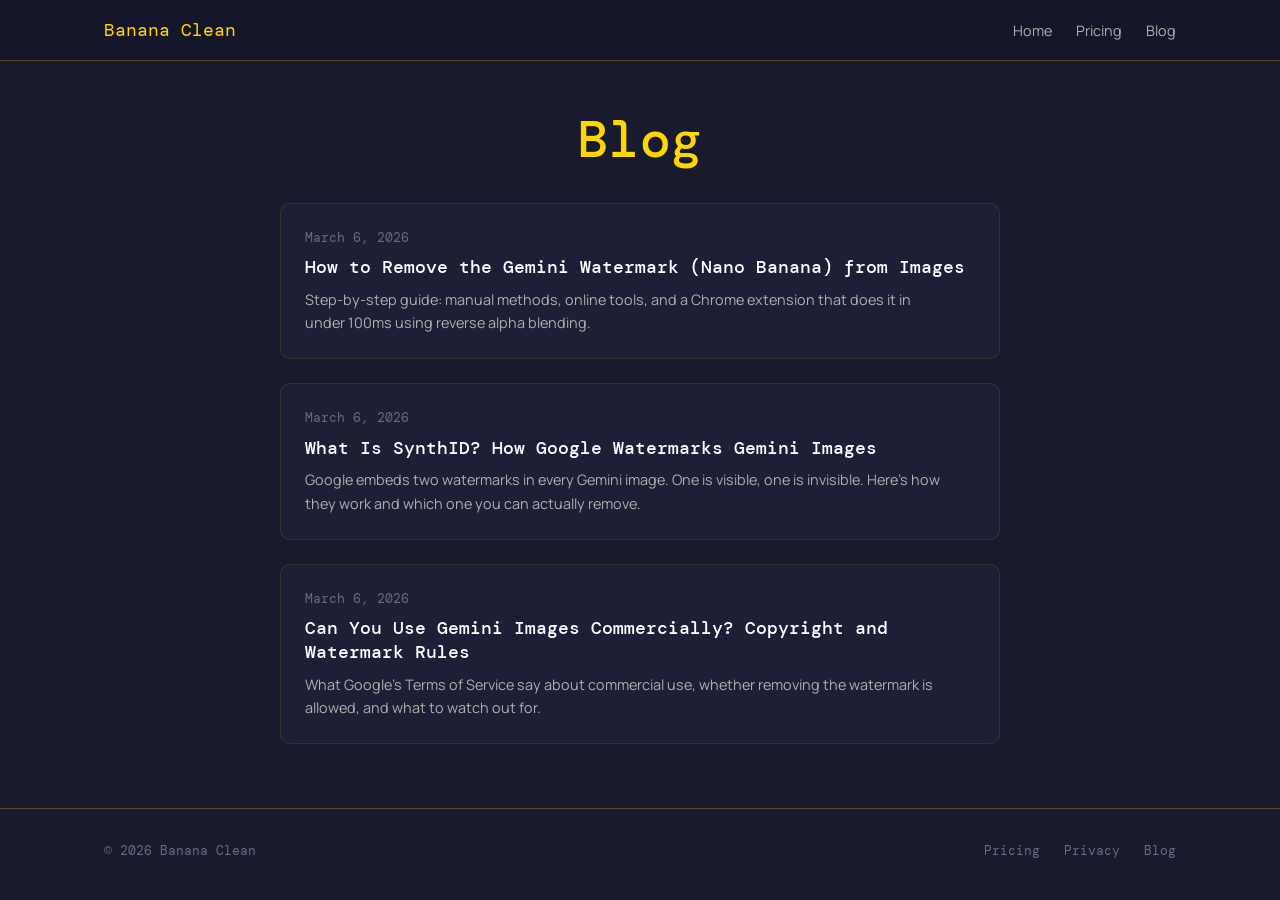
==== blog/index.html @ 0b216cd2 "feat: SEO-блог — 3 статьи для органического трафика - blog/how-to-remove-gemini-watermark — гайд по " ====
<!DOCTYPE html>
<html lang="en">
<head>
  <meta charset="UTF-8">
  <meta name="viewport" content="width=device-width, initial-scale=1.0">
  <title>Blog — Gemini Watermark Removal Guides | Banana Clean</title>
  <meta name="description" content="Guides on removing the Gemini watermark, understanding SynthID, and using AI-generated images commercially. By Banana Clean.">
  <link rel="canonical" href="https://banana-clean.app/blog">
  <meta name="robots" content="index,follow">

  <meta property="og:title" content="Blog — Gemini Watermark Removal Guides | Banana Clean">
  <meta property="og:description" content="Guides on removing the Gemini watermark, understanding SynthID, and using AI-generated images commercially.">
  <meta property="og:type" content="website">
  <meta property="og:url" content="https://banana-clean.app/blog">
  <meta property="og:image" content="https://banana-clean.app/og-image.png">

  <link rel="preconnect" href="https://fonts.googleapis.com">
  <link rel="preconnect" href="https://fonts.gstatic.com" crossorigin>
  <link href="https://fonts.googleapis.com/css2?family=DM+Mono:wght@400;500&family=Manrope:wght@400;500;700&display=swap" rel="stylesheet">

  <link rel="stylesheet" href="../style.css">
  <link rel="stylesheet" href="../blog.css">
</head>
<body>
  <nav class="blog-nav">
    <div class="container blog-nav__inner">
      <a href="/" class="blog-nav__logo">Banana Clean</a>
      <div class="blog-nav__links">
        <a href="/">Home</a>
        <a href="/pricing">Pricing</a>
        <a href="/blog">Blog</a>
      </div>
    </div>
  </nav>

  <section class="blog-index">
    <div class="container">
      <h1><span class="accent">Blog</span></h1>
      <div class="blog-index__grid">
        <a href="/blog/how-to-remove-gemini-watermark" class="blog-card">
          <span class="blog-card__date">March 6, 2026</span>
          <h2 class="blog-card__title">How to Remove the Gemini Watermark (Nano Banana) from Images</h2>
          <p class="blog-card__desc">Step-by-step guide: manual methods, online tools, and a Chrome extension that does it in under 100ms using reverse alpha blending.</p>
        </a>
        <a href="/blog/what-is-synthid-watermark" class="blog-card">
          <span class="blog-card__date">March 6, 2026</span>
          <h2 class="blog-card__title">What Is SynthID? How Google Watermarks Gemini Images</h2>
          <p class="blog-card__desc">Google embeds two watermarks in every Gemini image. One is visible, one is invisible. Here's how they work and which one you can actually remove.</p>
        </a>
        <a href="/blog/gemini-images-copyright-commercial-use" class="blog-card">
          <span class="blog-card__date">March 6, 2026</span>
          <h2 class="blog-card__title">Can You Use Gemini Images Commercially? Copyright and Watermark Rules</h2>
          <p class="blog-card__desc">What Google's Terms of Service say about commercial use, whether removing the watermark is allowed, and what to watch out for.</p>
        </a>
      </div>
    </div>
  </section>

  <footer class="footer">
    <div class="container footer__inner">
      <span class="footer__copy">&copy; 2026 Banana Clean</span>
      <nav class="footer__links">
        <a href="/pricing">Pricing</a>
        <a href="/privacy">Privacy</a>
        <a href="/blog">Blog</a>
      </nav>
    </div>
  </footer>

  <script defer src="/_vercel/insights/script.js"></script>
  <script defer src="/_vercel/speed-insights/script.js"></script>
</body>
</html>
---- style.css ----
/* === Banana Clean Landing — Terminal Banana === */

/* --- Переменные --- */
:root {
  --bg-primary: #1a1a2e;
  --bg-secondary: #16162a;
  --bg-elevated: #1e1e36;
  --accent: #FFD700;
  --accent-dim: rgba(255, 215, 0, 0.4);
  --accent-glow: rgba(255, 215, 0, 0.08);
  --text-primary: #FFFFFF;
  --text-secondary: #B0B0B0;
  --text-muted: #6a6a80;
  --border-accent: rgba(255, 215, 0, 0.25);
  --font-heading: 'DM Mono', monospace;
  --font-body: 'Manrope', sans-serif;
}

/* --- Сброс --- */
*, *::before, *::after {
  box-sizing: border-box;
  margin: 0;
  padding: 0;
}

html {
  scroll-behavior: smooth;
}

body {
  font-family: var(--font-body);
  background: var(--bg-primary);
  color: var(--text-primary);
  line-height: 1.6;
  -webkit-font-smoothing: antialiased;
  -moz-osx-font-smoothing: grayscale;
}

/* --- Типографика --- */
h1, h2, h3 {
  font-family: var(--font-heading);
  font-weight: 500;
  line-height: 1.2;
}

h1 { font-size: clamp(2rem, 5vw, 3.2rem); }
h2 { font-size: clamp(1.5rem, 3.5vw, 2.2rem); }
h3 { font-size: clamp(1.05rem, 2vw, 1.3rem); }

p {
  color: var(--text-secondary);
  font-size: 1.05rem;
  max-width: 640px;
}

/* --- Контейнер --- */
.container {
  max-width: 1120px;
  margin: 0 auto;
  padding: 0 24px;
}

/* --- Секции --- */
section { position: relative; }

.section-alt {
  background: var(--bg-secondary);
}

/* --- Утилиты --- */
.accent {
  color: var(--accent);
  font-family: var(--font-heading);
  font-weight: 500;
}

/* --- Кнопки --- */
.btn-primary {
  display: inline-block;
  padding: 14px 32px;
  background: transparent;
  color: var(--accent);
  border: 2px solid var(--accent);
  font-family: var(--font-heading);
  font-size: 1rem;
  text-decoration: none;
  cursor: pointer;
  transition: background 0.2s, color 0.2s, box-shadow 0.15s;
  box-shadow: 4px 4px 0 var(--accent);
}

.btn-primary:hover {
  background: var(--accent);
  color: var(--bg-primary);
  box-shadow: 2px 2px 0 var(--accent);
  transform: translate(2px, 2px);
}

.btn-secondary {
  display: inline-block;
  padding: 14px 32px;
  background: transparent;
  color: var(--text-secondary);
  border: 2px solid var(--border-accent);
  font-family: var(--font-heading);
  font-size: 1rem;
  text-decoration: none;
  cursor: pointer;
  transition: border-color 0.2s, color 0.2s;
}

.btn-secondary:hover {
  border-color: var(--accent);
  color: var(--accent);
}


/* ========================================
   HERO
   ======================================== */

.hero {
  padding: 80px 0 64px;
  position: relative;
  overflow: hidden;
}

/* Grain texture overlay */
.hero::before {
  content: '';
  position: absolute;
  inset: 0;
  background-image: url("data:image/svg+xml,%3Csvg viewBox='0 0 256 256' xmlns='http://www.w3.org/2000/svg'%3E%3Cfilter id='n'%3E%3CfeTurbulence type='fractalNoise' baseFrequency='0.85' numOctaves='4' stitchTiles='stitch'/%3E%3C/filter%3E%3Crect width='100%25' height='100%25' filter='url(%23n)' opacity='0.04'/%3E%3C/svg%3E");
  pointer-events: none;
  z-index: 0;
}

/* Тонкая горизонтальная линия-разделитель снизу */
.hero::after {
  content: '';
  position: absolute;
  bottom: 0;
  left: 24px;
  right: 24px;
  height: 1px;
  background: linear-gradient(90deg, transparent, var(--accent-dim), transparent);
}

.hero__grid {
  display: grid;
  grid-template-columns: 1.1fr 0.9fr;
  gap: 56px;
  align-items: center;
  position: relative;
  z-index: 1;
}

.hero__badge {
  display: inline-block;
  font-family: var(--font-heading);
  font-size: 0.75rem;
  color: var(--text-muted);
  letter-spacing: 0.05em;
  margin-bottom: 16px;
  padding: 4px 12px;
  border: 1px solid var(--border-accent);
}

.hero__subtitle {
  margin: 20px 0 32px;
  font-size: 1.15rem;
  line-height: 1.7;
}

.hero__actions {
  margin-bottom: 16px;
}

.hero__hint {
  font-size: 0.8rem;
  color: var(--text-muted);
  font-family: var(--font-heading);
}

/* Мигающий курсор в заголовке */
.cursor {
  color: var(--accent);
  animation: blink 1s step-end infinite;
}

@keyframes blink {
  50% { opacity: 0; }
}


/* ========================================
   BEFORE/AFTER SLIDER
   ======================================== */

.ba-slider {
  position: relative;
  width: 100%;
  aspect-ratio: 1 / 1;
  overflow: hidden;
  border: 2px solid var(--border-accent);
  cursor: ew-resize;
  user-select: none;
  background: #0f1326;
}

.ba-slider__before,
.ba-slider__after {
  position: absolute;
  inset: 0;
}

.ba-slider__before {
  z-index: 1;
  clip-path: inset(0 10% 0 0);
}

.ba-slider__after {
  z-index: 0;
}

.ba-slider__img {
  display: flex;
  align-items: center;
  justify-content: center;
  width: 100%;
  height: 100%;
}

.ba-slider__img img {
  display: block;
  width: 100%;
  height: 100%;
  object-fit: contain;
}

.ba-slider__label {
  position: absolute;
  top: 12px;
  padding: 4px 10px;
  background: rgba(0, 0, 0, 0.7);
  color: var(--text-primary);
  font-family: var(--font-heading);
  font-size: 0.7rem;
  letter-spacing: 0.05em;
  text-transform: uppercase;
  z-index: 3;
}

.ba-slider__before .ba-slider__label { left: 12px; }
.ba-slider__after .ba-slider__label { right: 12px; }

.ba-slider__handle {
  position: absolute;
  top: 0;
  bottom: 0;
  left: 90%;
  width: 3px;
  z-index: 2;
  display: flex;
  flex-direction: column;
  align-items: center;
  justify-content: center;
  transform: translateX(-50%);
}

.ba-slider__line {
  flex: 1;
  width: 2px;
  background: var(--accent);
}

.ba-slider__knob {
  width: 36px;
  height: 36px;
  border: 2px solid var(--accent);
  background: var(--bg-primary);
  color: var(--accent);
  border-radius: 50%;
  display: flex;
  align-items: center;
  justify-content: center;
  font-size: 0.85rem;
  flex-shrink: 0;
}


/* ========================================
   GEO-БЛОК
   ======================================== */

.geo-intro {
  padding: 24px 0;
  border-bottom: 1px solid var(--border-accent);
}

.geo-intro__text {
  font-size: 0.95rem;
  line-height: 1.7;
  color: var(--text-secondary);
  max-width: 800px;
}

.geo-intro__text strong {
  color: var(--text-primary);
}


/* ========================================
   МАТЕРИАЛЫ
   ======================================== */

.materials {
  padding: 64px 0;
}

.materials h2 {
  margin-bottom: 28px;
}

.materials__grid {
  display: grid;
  grid-template-columns: repeat(3, 1fr);
  gap: 20px;
}

.material-card {
  display: block;
  padding: 24px;
  border: 1px solid var(--border-accent);
  background: var(--bg-elevated);
  text-decoration: none;
  transition: border-color 0.2s, transform 0.2s;
}

.material-card:hover {
  border-color: var(--accent);
  transform: translateY(-2px);
}

.material-card__eyebrow {
  display: inline-block;
  margin-bottom: 12px;
  color: var(--accent);
  font-family: var(--font-heading);
  font-size: 0.78rem;
}

.material-card h3 {
  margin-bottom: 12px;
  color: var(--text-primary);
}

.material-card p {
  font-size: 0.95rem;
}


/* ========================================
   ШАГИ
   ======================================== */

.steps {
  padding: 64px 0;
}

.steps h2 {
  margin-bottom: 40px;
}

.steps__grid {
  display: grid;
  grid-template-columns: repeat(4, 1fr);
  gap: 20px;
}

.step-card {
  padding: 24px;
  border-left: 3px solid var(--accent);
  background: var(--bg-primary);
  transition: background 0.2s;
}

.step-card:hover {
  background: var(--bg-elevated);
}

.step-card__num {
  font-size: 2rem;
  display: block;
  margin-bottom: 12px;
  line-height: 1;
}

.step-card h3 {
  margin-bottom: 8px;
}

.step-card p {
  font-size: 0.9rem;
  line-height: 1.5;
}

.steps__formula {
  margin-top: 32px;
  padding: 16px 24px;
  border: 1px solid var(--border-accent);
  background: var(--accent-glow);
  display: inline-block;
}

.steps__formula code {
  font-family: var(--font-heading);
  font-size: 0.95rem;
  color: var(--accent);
  letter-spacing: 0.02em;
}


/* ========================================
   ЧИСЛА
   ======================================== */

.stats {
  padding: 40px 0;
  border-top: 1px solid var(--border-accent);
  border-bottom: 1px solid var(--border-accent);
}

.stats__grid {
  display: grid;
  grid-template-columns: repeat(4, 1fr);
  gap: 32px;
  text-align: center;
}

.stat__value {
  display: block;
  font-size: clamp(1.4rem, 3vw, 2rem);
  margin-bottom: 4px;
}

.stat__label {
  color: var(--text-secondary);
  font-size: 0.85rem;
  line-height: 1.4;
}


/* ========================================
   PRO SOON
   ======================================== */

.pro-soon-block {
  padding: 64px 0;
}

.pro-soon__panel {
  display: grid;
  grid-template-columns: 1.1fr 0.9fr;
  gap: 32px;
  align-items: start;
}

.pro-soon__eyebrow {
  margin-bottom: 12px;
  font-family: var(--font-heading);
  font-size: 0.75rem;
  color: var(--accent);
  letter-spacing: 0.08em;
  text-transform: uppercase;
}

.pro-soon__copy h2 {
  margin-bottom: 16px;
}

.pro-soon__card {
  padding: 24px;
  border: 1px solid var(--border-accent);
  background: var(--bg-primary);
}

.pro-soon__list {
  list-style: none;
  display: grid;
  gap: 10px;
  margin-bottom: 20px;
}

.pro-soon__list li {
  padding-left: 18px;
  position: relative;
  color: var(--text-secondary);
  font-size: 0.95rem;
}

.pro-soon__list li::before {
  content: '>';
  position: absolute;
  left: 0;
  color: var(--accent);
  font-family: var(--font-heading);
}

.pro-soon__button {
  width: 100%;
}

.pro-soon__status {
  margin-top: 12px;
  min-height: 24px;
  font-size: 0.9rem;
  color: var(--text-muted);
}

/* ========================================
   FAQ
   ======================================== */

.faq {
  padding: 96px 0;
}

.faq h2 {
  margin-bottom: 40px;
}

.faq__list {
  max-width: 720px;
}

.faq__item {
  border-left: 2px solid var(--border-accent);
  margin-bottom: 4px;
  transition: border-color 0.3s;
}

.faq__item[open] {
  border-left-color: var(--accent);
}

.faq__item summary {
  padding: 16px 20px;
  cursor: pointer;
  font-family: var(--font-heading);
  font-size: 1rem;
  color: var(--text-primary);
  list-style: none;
  display: flex;
  justify-content: space-between;
  align-items: center;
  gap: 16px;
  transition: color 0.2s;
}

.faq__item summary:hover {
  color: var(--accent);
}

.faq__item summary::-webkit-details-marker {
  display: none;
}

.faq__item summary::after {
  content: '+';
  color: var(--accent);
  font-size: 1.4rem;
  font-family: var(--font-heading);
  transition: transform 0.3s;
  flex-shrink: 0;
}

.faq__item[open] summary::after {
  transform: rotate(45deg);
}

.faq__answer {
  padding: 0 20px 16px;
}

.faq__answer p {
  font-size: 0.95rem;
  line-height: 1.7;
}


/* ========================================
   ВНУТРЕННИЕ СТРАНИЦЫ
   ======================================== */

.page-hero {
  padding: 64px 0 32px;
  border-bottom: 1px solid var(--border-accent);
}

.page-breadcrumbs {
  display: flex;
  gap: 10px;
  margin-bottom: 16px;
  color: var(--text-muted);
  font-family: var(--font-heading);
  font-size: 0.8rem;
}

.page-breadcrumbs a {
  color: var(--text-muted);
  text-decoration: none;
}

.page-breadcrumbs a:hover {
  color: var(--accent);
}

.page-kicker {
  margin-bottom: 12px;
  color: var(--accent);
  font-family: var(--font-heading);
  font-size: 0.82rem;
}

.page-lead {
  margin-top: 20px;
  max-width: 860px;
  font-size: 1.12rem;
}

.page-body {
  padding: 40px 0 24px;
}

.page-grid {
  display: grid;
  grid-template-columns: minmax(0, 1fr) 300px;
  gap: 24px;
  align-items: start;
}

.page-main,
.page-side {
  display: grid;
  gap: 20px;
}

.page-card,
.page-note {
  padding: 24px;
  border: 1px solid var(--border-accent);
  background: var(--bg-elevated);
}

.page-card h2,
.page-note h3 {
  margin-bottom: 14px;
}

.page-list {
  padding-left: 20px;
  color: var(--text-secondary);
}

.page-list li + li {
  margin-top: 10px;
}

.page-list--ordered {
  list-style: decimal;
}


/* ========================================
   CTA
   ======================================== */

.cta {
  padding: 64px 0;
  text-align: center;
}

.cta h2 {
  margin-bottom: 12px;
}

.cta__sub {
  margin: 0 auto 32px;
  font-family: var(--font-heading);
  font-size: 0.9rem;
  color: var(--text-muted);
}

.cta__buttons {
  display: flex;
  gap: 16px;
  justify-content: center;
  flex-wrap: wrap;
}

.sticky-install {
  position: fixed;
  right: 20px;
  bottom: 20px;
  z-index: 20;
  opacity: 0;
  transform: translateY(18px);
  pointer-events: none;
  transition: opacity 0.2s, transform 0.2s;
}

.sticky-install[data-visible="true"] {
  opacity: 1;
  transform: translateY(0);
  pointer-events: auto;
}

.sticky-install__button {
  display: inline-flex;
  align-items: center;
  justify-content: center;
  min-width: 240px;
  padding: 14px 22px;
  border: 2px solid var(--accent);
  background: rgba(10, 15, 34, 0.92);
  color: var(--accent);
  box-shadow: 4px 4px 0 var(--accent);
  font-family: var(--font-heading);
  font-size: 0.95rem;
  text-decoration: none;
  backdrop-filter: blur(10px);
}

.sticky-install__button:hover {
  background: var(--accent);
  color: var(--bg-primary);
}


/* ========================================
   FOOTER
   ======================================== */

.footer {
  padding: 32px 0;
  border-top: 1px solid var(--border-accent);
}

.footer__inner {
  display: flex;
  justify-content: space-between;
  align-items: center;
  flex-wrap: wrap;
  gap: 16px;
  color: var(--text-muted);
  font-size: 0.8rem;
}

.footer__links {
  display: flex;
  gap: 24px;
}

.footer__links a {
  color: var(--text-muted);
  text-decoration: none;
  font-family: var(--font-heading);
  font-size: 0.8rem;
  transition: color 0.2s;
}

.footer__links a:hover {
  color: var(--accent);
}

.footer__version {
  font-family: var(--font-heading);
}

.footer__copy {
  font-family: var(--font-heading);
}


/* ========================================
   АДАПТИВ
   ======================================== */

@media (max-width: 900px) {
  .hero__grid {
    grid-template-columns: 1fr;
    gap: 40px;
  }

  .steps__grid {
    grid-template-columns: 1fr 1fr;
  }

  .pro-soon__panel {
    grid-template-columns: 1fr;
  }

  .materials__grid,
  .page-grid {
    grid-template-columns: 1fr;
  }
}

@media (max-width: 700px) {
  .stats__grid {
    grid-template-columns: 1fr 1fr;
    gap: 24px;
  }
}

@media (max-width: 520px) {
  .hero {
    padding: 48px 0 40px;
  }

  .hero__subtitle {
    font-size: 1rem;
  }

  .steps__grid {
    grid-template-columns: 1fr;
  }

  .cta__buttons {
    flex-direction: column;
    align-items: stretch;
  }

  .cta__buttons .btn-primary,
  .cta__buttons .btn-secondary {
    text-align: center;
  }

  .footer__inner {
    flex-direction: column;
    text-align: center;
  }

  .sticky-install {
    left: 16px;
    right: 16px;
    bottom: 16px;
  }

  .sticky-install__button {
    width: 100%;
    min-width: 0;
    box-shadow: none;
  }
}

@media (prefers-reduced-motion: reduce) {
  html { scroll-behavior: auto; }
  .cursor { animation: none; }
  .faq__item summary::after { transition: none; }
  .step-card { transition: none; }
  .btn-primary { transition: none; }
  .sticky-install { transition: none; }
}


/* ========================================
   PRICING PAGE
   ======================================== */

.pricing-hero {
  padding: 80px 0 48px;
  text-align: center;
  position: relative;
  overflow: hidden;
}

.pricing-hero::before {
  content: '';
  position: absolute;
  inset: 0;
  background-image: url("data:image/svg+xml,%3Csvg viewBox='0 0 256 256' xmlns='http://www.w3.org/2000/svg'%3E%3Cfilter id='n'%3E%3CfeTurbulence type='fractalNoise' baseFrequency='0.85' numOctaves='4' stitchTiles='stitch'/%3E%3C/filter%3E%3Crect width='100%25' height='100%25' filter='url(%23n)' opacity='0.04'/%3E%3C/svg%3E");
  pointer-events: none;
  z-index: 0;
}

.pricing-hero .container {
  position: relative;
  z-index: 1;
}

.pricing-hero__eyebrow {
  display: inline-block;
  font-family: var(--font-heading);
  font-size: 0.75rem;
  color: var(--accent);
  letter-spacing: 0.08em;
  text-transform: uppercase;
  margin-bottom: 16px;
  padding: 4px 12px;
  border: 1px solid var(--border-accent);
}

.pricing-hero__subtitle {
  margin: 20px auto 0;
  font-size: 1.15rem;
  line-height: 1.7;
  text-align: center;
}

.pricing-card {
  max-width: 480px;
  margin: 48px auto 0;
  padding: 32px;
  border: 2px solid var(--accent);
  background: var(--bg-elevated);
  text-align: left;
}

.pricing-card__price {
  font-family: var(--font-heading);
  font-size: clamp(2rem, 4vw, 2.8rem);
  color: var(--accent);
  margin-bottom: 4px;
}

.pricing-card__price-note {
  font-size: 0.85rem;
  color: var(--text-muted);
  font-family: var(--font-heading);
  margin-bottom: 24px;
}

.pricing-card__features {
  list-style: none;
  display: grid;
  gap: 12px;
  margin-bottom: 28px;
}

.pricing-card__features li {
  padding-left: 18px;
  position: relative;
  color: var(--text-secondary);
  font-size: 0.95rem;
}

.pricing-card__features li::before {
  content: '>';
  position: absolute;
  left: 0;
  color: var(--accent);
  font-family: var(--font-heading);
}

.pricing-card__buy {
  width: 100%;
}

.pricing-card__status {
  margin-top: 12px;
  min-height: 24px;
  font-size: 0.9rem;
  color: var(--text-muted);
  font-family: var(--font-heading);
}

.pricing-card__hint {
  margin-top: 16px;
  font-size: 0.85rem;
  color: var(--text-muted);
  line-height: 1.5;
}

.pricing-trial {
  margin-top: 24px;
  padding: 16px 24px;
  border: 1px solid var(--border-accent);
  background: var(--accent-glow);
  text-align: center;
}

.pricing-trial p {
  font-size: 0.9rem;
  color: var(--text-secondary);
  margin: 0 auto;
}

.pricing-activate {
  padding: 48px 0;
}

.pricing-activate__panel {
  max-width: 600px;
  padding: 28px;
  border: 1px solid var(--border-accent);
  background: var(--bg-elevated);
}

.pricing-activate__panel h2 {
  margin-bottom: 12px;
  font-size: 1.2rem;
}

.pricing-activate__panel p {
  font-size: 0.95rem;
}

.pricing-activate__panel ol {
  padding-left: 20px;
  margin-top: 12px;
  color: var(--text-secondary);
  font-size: 0.95rem;
}

.pricing-activate__panel ol li + li {
  margin-top: 8px;
}
---- blog.css ----
/* === Blog styles — extends main style.css === */

/* Nav */
.blog-nav {
  padding: 1rem 0;
  border-bottom: 1px solid var(--border-accent);
  background: var(--bg-secondary);
}

.blog-nav__inner {
  display: flex;
  align-items: center;
  justify-content: space-between;
}

.blog-nav__logo {
  font-family: var(--font-heading);
  font-size: 1.1rem;
  color: var(--accent);
  text-decoration: none;
}

.blog-nav__links {
  display: flex;
  gap: 1.5rem;
}

.blog-nav__links a {
  color: var(--text-secondary);
  text-decoration: none;
  font-size: 0.9rem;
  transition: color 0.2s;
}

.blog-nav__links a:hover {
  color: var(--accent);
}

/* Article */
.blog-article {
  padding: 3rem 0 4rem;
}

.blog-article__header {
  max-width: 720px;
  margin: 0 auto 2.5rem;
}

.blog-article__date {
  font-family: var(--font-heading);
  font-size: 0.85rem;
  color: var(--text-muted);
  display: block;
  margin-bottom: 0.75rem;
}

.blog-article__header h1 {
  font-size: clamp(1.6rem, 4vw, 2.4rem);
  margin-bottom: 1rem;
  line-height: 1.25;
}

.blog-article__lead {
  font-size: 1.15rem;
  color: var(--text-secondary);
  line-height: 1.7;
}

/* Article body */
.blog-article__body {
  max-width: 720px;
  margin: 0 auto;
}

.blog-article__body h2 {
  font-size: clamp(1.25rem, 3vw, 1.7rem);
  margin: 2.5rem 0 1rem;
  color: var(--accent);
}

.blog-article__body h3 {
  font-size: clamp(1rem, 2vw, 1.25rem);
  margin: 2rem 0 0.75rem;
}

.blog-article__body p {
  margin-bottom: 1rem;
  line-height: 1.75;
  color: var(--text-primary);
}

.blog-article__body ul,
.blog-article__body ol {
  margin: 0.5rem 0 1.5rem 1.5rem;
  line-height: 1.75;
}

.blog-article__body li {
  margin-bottom: 0.4rem;
}

.blog-article__body code {
  font-family: var(--font-heading);
  background: var(--bg-elevated);
  padding: 0.15em 0.4em;
  border-radius: 4px;
  font-size: 0.9em;
  color: var(--accent);
}

.blog-article__body pre {
  background: var(--bg-elevated);
  border: 1px solid var(--border-accent);
  border-radius: 8px;
  padding: 1.25rem;
  overflow-x: auto;
  margin: 1rem 0 1.5rem;
}

.blog-article__body pre code {
  background: none;
  padding: 0;
  font-size: 0.85rem;
  color: var(--text-primary);
}

.blog-article__body blockquote {
  border-left: 3px solid var(--accent);
  padding: 0.75rem 1.25rem;
  margin: 1.5rem 0;
  background: var(--accent-glow);
  border-radius: 0 8px 8px 0;
}

.blog-article__body blockquote p {
  color: var(--text-secondary);
  margin-bottom: 0;
}

.blog-article__body table {
  width: 100%;
  border-collapse: collapse;
  margin: 1rem 0 1.5rem;
  font-size: 0.95rem;
}

.blog-article__body th,
.blog-article__body td {
  padding: 0.6rem 0.75rem;
  text-align: left;
  border-bottom: 1px solid rgba(255, 215, 0, 0.1);
}

.blog-article__body th {
  font-family: var(--font-heading);
  color: var(--accent);
  font-weight: 500;
  font-size: 0.85rem;
  text-transform: uppercase;
  letter-spacing: 0.05em;
}

.blog-article__body .disclaimer {
  font-size: 0.85rem;
  color: var(--text-muted);
  font-style: italic;
  padding: 1rem;
  border: 1px solid rgba(255, 215, 0, 0.1);
  border-radius: 8px;
  margin: 1.5rem 0;
}

/* CTA block */
.blog-article__cta {
  max-width: 720px;
  margin: 3rem auto 0;
  padding: 2rem;
  background: var(--bg-elevated);
  border: 1px solid var(--border-accent);
  border-radius: 12px;
  text-align: center;
}

.blog-article__cta h2 {
  font-size: 1.4rem;
  margin-bottom: 0.5rem;
}

.blog-article__cta p {
  color: var(--text-secondary);
  margin-bottom: 1.25rem;
}

.blog-article__cta .btn-primary {
  display: inline-block;
}

/* Blog index page */
.blog-index {
  padding: 3rem 0 4rem;
}

.blog-index h1 {
  margin-bottom: 2rem;
  text-align: center;
}

.blog-index__grid {
  display: grid;
  gap: 1.5rem;
  max-width: 720px;
  margin: 0 auto;
}

.blog-card {
  display: block;
  padding: 1.5rem;
  background: var(--bg-elevated);
  border: 1px solid rgba(255, 215, 0, 0.1);
  border-radius: 10px;
  text-decoration: none;
  transition: border-color 0.2s, transform 0.2s;
}

.blog-card:hover {
  border-color: var(--accent);
  transform: translateY(-2px);
}

.blog-card__date {
  font-family: var(--font-heading);
  font-size: 0.8rem;
  color: var(--text-muted);
  display: block;
  margin-bottom: 0.5rem;
}

.blog-card__title {
  font-family: var(--font-heading);
  font-size: 1.15rem;
  color: var(--text-primary);
  margin-bottom: 0.5rem;
  line-height: 1.3;
}

.blog-card__desc {
  font-size: 0.9rem;
  color: var(--text-secondary);
  line-height: 1.6;
}

/* Responsive */
@media (max-width: 600px) {
  .blog-article__header,
  .blog-article__body,
  .blog-article__cta {
    padding-left: 0.5rem;
    padding-right: 0.5rem;
  }

  .blog-nav__links {
    gap: 1rem;
  }
}
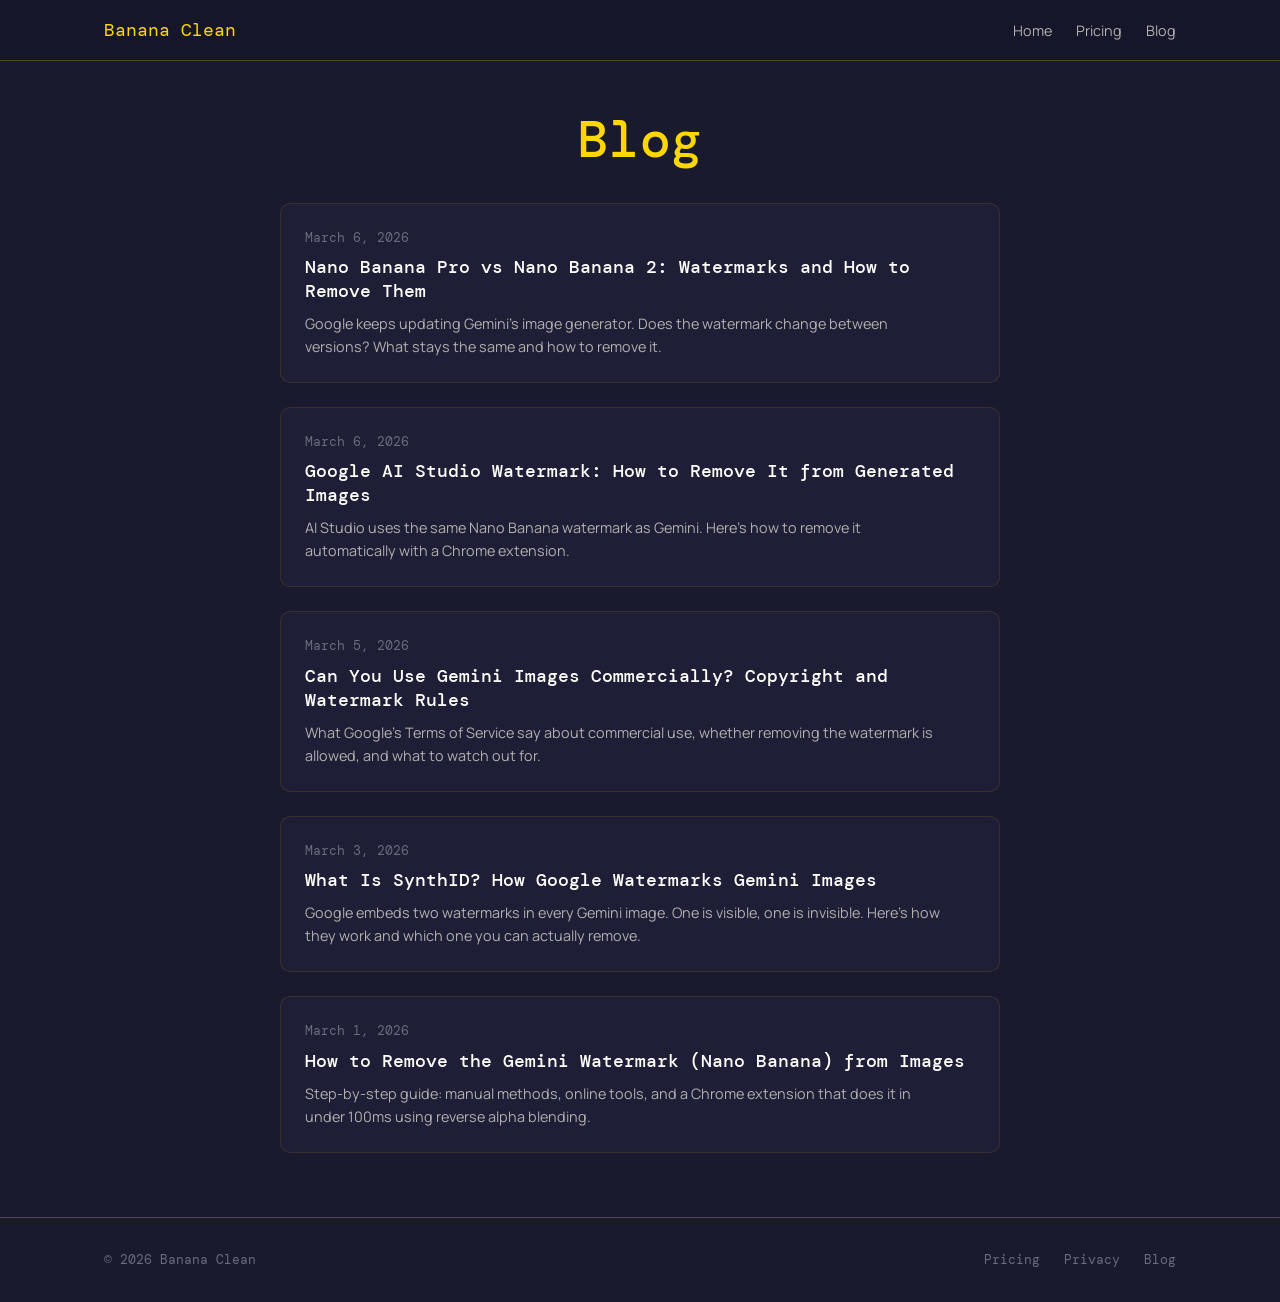
==== commit 18da383b: "feat: 2 новые SEO-статьи + разнос дат на всех 5 статьях Новые статьи: - blog/google-ai-studio-waterm" ====
--- a/blog/index.html
+++ b/blog/index.html
@@ -4,7 +4,7 @@
   <meta charset="UTF-8">
   <meta name="viewport" content="width=device-width, initial-scale=1.0">
   <title>Blog — Gemini Watermark Removal Guides | Banana Clean</title>
-  <meta name="description" content="Guides on removing the Gemini watermark, understanding SynthID, and using AI-generated images commercially. By Banana Clean.">
+  <meta name="description" content="Guides on removing the Gemini watermark, understanding SynthID, AI image copyright, and Nano Banana model versions. By Banana Clean.">
   <link rel="canonical" href="https://banana-clean.app/blog">
   <meta name="robots" content="index,follow">
 
@@ -37,20 +37,30 @@
     <div class="container">
       <h1><span class="accent">Blog</span></h1>
       <div class="blog-index__grid">
-        <a href="/blog/how-to-remove-gemini-watermark" class="blog-card">
+        <a href="/blog/nano-banana-pro-watermark" class="blog-card">
           <span class="blog-card__date">March 6, 2026</span>
-          <h2 class="blog-card__title">How to Remove the Gemini Watermark (Nano Banana) from Images</h2>
-          <p class="blog-card__desc">Step-by-step guide: manual methods, online tools, and a Chrome extension that does it in under 100ms using reverse alpha blending.</p>
+          <h2 class="blog-card__title">Nano Banana Pro vs Nano Banana 2: Watermarks and How to Remove Them</h2>
+          <p class="blog-card__desc">Google keeps updating Gemini's image generator. Does the watermark change between versions? What stays the same and how to remove it.</p>
+        </a>
+        <a href="/blog/google-ai-studio-watermark" class="blog-card">
+          <span class="blog-card__date">March 6, 2026</span>
+          <h2 class="blog-card__title">Google AI Studio Watermark: How to Remove It from Generated Images</h2>
+          <p class="blog-card__desc">AI Studio uses the same Nano Banana watermark as Gemini. Here's how to remove it automatically with a Chrome extension.</p>
+        </a>
+        <a href="/blog/gemini-images-copyright-commercial-use" class="blog-card">
+          <span class="blog-card__date">March 5, 2026</span>
+          <h2 class="blog-card__title">Can You Use Gemini Images Commercially? Copyright and Watermark Rules</h2>
+          <p class="blog-card__desc">What Google's Terms of Service say about commercial use, whether removing the watermark is allowed, and what to watch out for.</p>
         </a>
         <a href="/blog/what-is-synthid-watermark" class="blog-card">
-          <span class="blog-card__date">March 6, 2026</span>
+          <span class="blog-card__date">March 3, 2026</span>
           <h2 class="blog-card__title">What Is SynthID? How Google Watermarks Gemini Images</h2>
           <p class="blog-card__desc">Google embeds two watermarks in every Gemini image. One is visible, one is invisible. Here's how they work and which one you can actually remove.</p>
         </a>
-        <a href="/blog/gemini-images-copyright-commercial-use" class="blog-card">
-          <span class="blog-card__date">March 6, 2026</span>
-          <h2 class="blog-card__title">Can You Use Gemini Images Commercially? Copyright and Watermark Rules</h2>
-          <p class="blog-card__desc">What Google's Terms of Service say about commercial use, whether removing the watermark is allowed, and what to watch out for.</p>
+        <a href="/blog/how-to-remove-gemini-watermark" class="blog-card">
+          <span class="blog-card__date">March 1, 2026</span>
+          <h2 class="blog-card__title">How to Remove the Gemini Watermark (Nano Banana) from Images</h2>
+          <p class="blog-card__desc">Step-by-step guide: manual methods, online tools, and a Chrome extension that does it in under 100ms using reverse alpha blending.</p>
         </a>
       </div>
     </div>
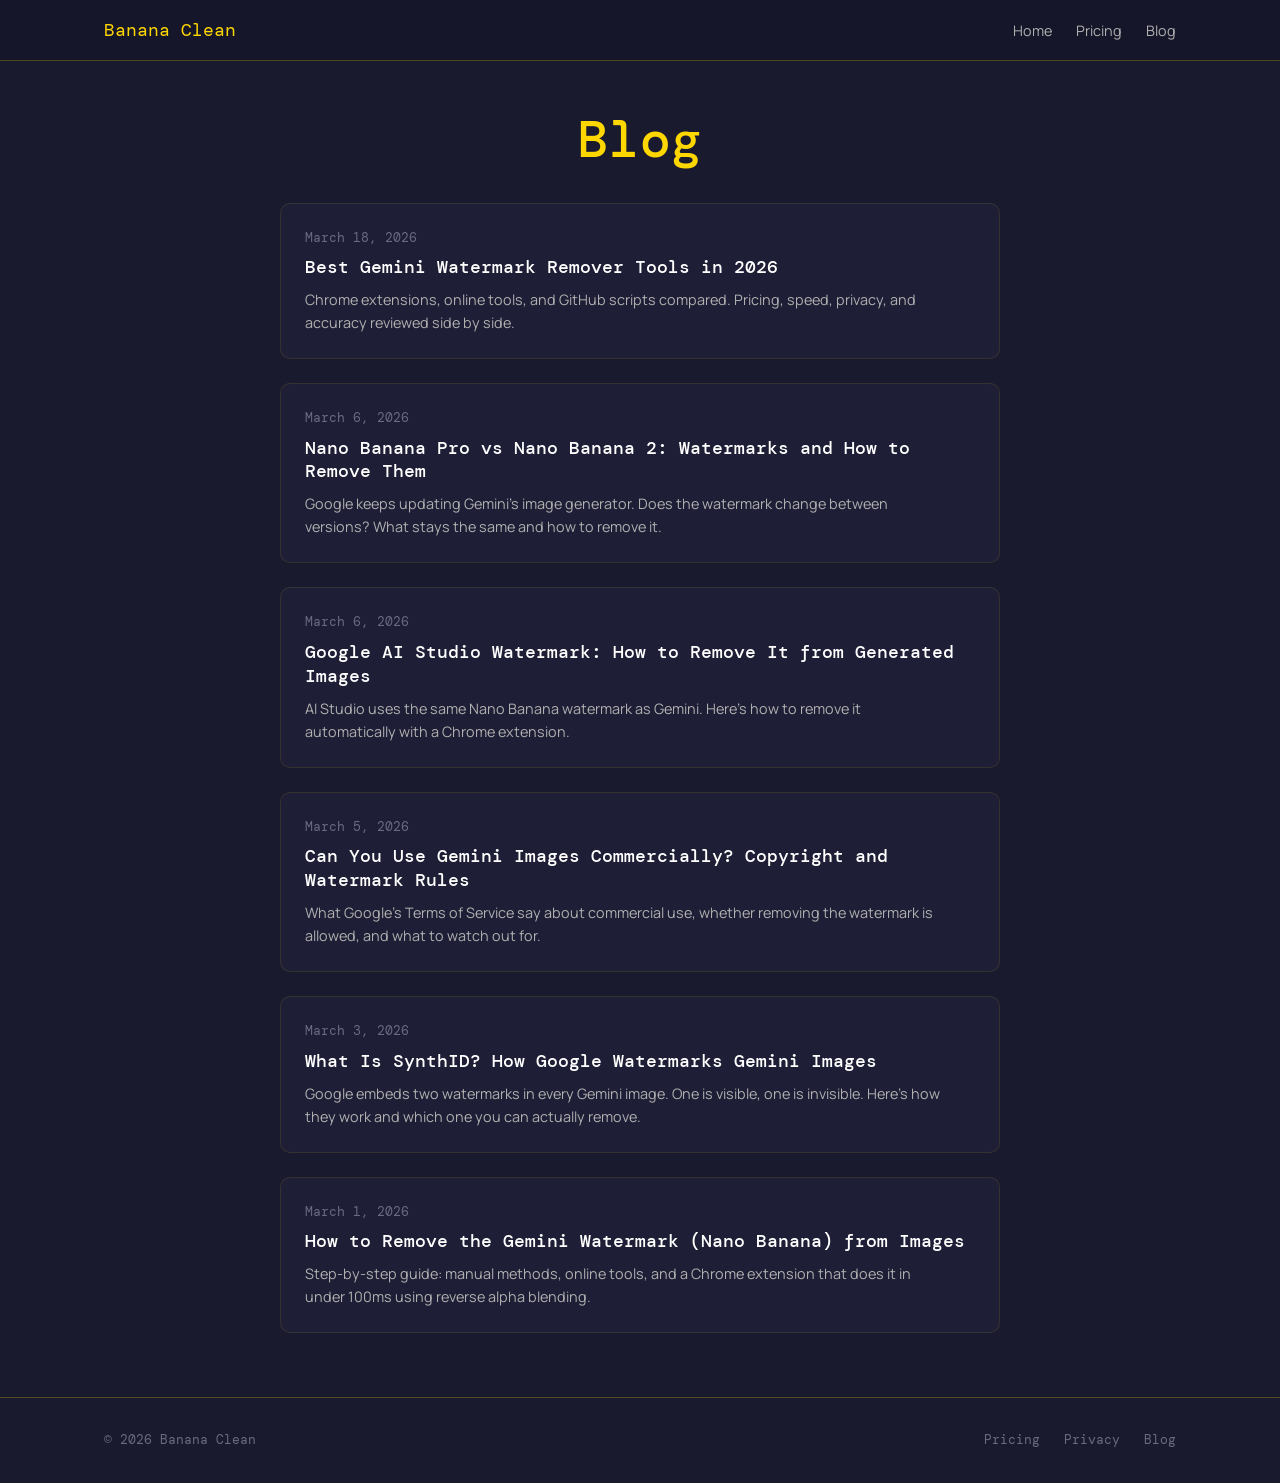
==== commit e963a737: "feat: SEO push — онлайн-тул, comparison-статья, internal links - gemini-watermark-remover.html: drag" ====
--- a/blog/index.html
+++ b/blog/index.html
@@ -1,6 +1,14 @@
 <!DOCTYPE html>
 <html lang="en">
 <head>
+  <!-- Google tag (gtag.js) -->
+  <script async src="https://www.googletagmanager.com/gtag/js?id=G-KF0MVFSPWW"></script>
+  <script>
+    window.dataLayer = window.dataLayer || [];
+    function gtag(){dataLayer.push(arguments);}
+    gtag('js', new Date());
+    gtag('config', 'G-KF0MVFSPWW');
+  </script>
   <meta charset="UTF-8">
   <meta name="viewport" content="width=device-width, initial-scale=1.0">
   <title>Blog — Gemini Watermark Removal Guides | Banana Clean</title>
@@ -13,6 +21,12 @@
   <meta property="og:type" content="website">
   <meta property="og:url" content="https://banana-clean.app/blog">
   <meta property="og:image" content="https://banana-clean.app/og-image.png">
+  <meta property="og:locale" content="en_US">
+  <meta property="og:site_name" content="Banana Clean">
+
+  <link rel="shortcut icon" href="/favicon.ico" type="image/x-icon">
+  <link rel="icon" type="image/png" sizes="32x32" href="/favicon-32.png">
+  <link rel="apple-touch-icon" href="/apple-touch-icon.png">
 
   <link rel="preconnect" href="https://fonts.googleapis.com">
   <link rel="preconnect" href="https://fonts.gstatic.com" crossorigin>
@@ -37,6 +51,11 @@
     <div class="container">
       <h1><span class="accent">Blog</span></h1>
       <div class="blog-index__grid">
+        <a href="/blog/best-gemini-watermark-remover-tools" class="blog-card">
+          <span class="blog-card__date">March 18, 2026</span>
+          <h2 class="blog-card__title">Best Gemini Watermark Remover Tools in 2026</h2>
+          <p class="blog-card__desc">Chrome extensions, online tools, and GitHub scripts compared. Pricing, speed, privacy, and accuracy reviewed side by side.</p>
+        </a>
         <a href="/blog/nano-banana-pro-watermark" class="blog-card">
           <span class="blog-card__date">March 6, 2026</span>
           <h2 class="blog-card__title">Nano Banana Pro vs Nano Banana 2: Watermarks and How to Remove Them</h2>
--- a/style.css
+++ b/style.css
@@ -909,13 +909,67 @@
   text-align: center;
 }
 
+.pricing-cards {
+  display: grid;
+  grid-template-columns: 1fr 1fr;
+  gap: 24px;
+  max-width: 740px;
+  margin: 48px auto 0;
+}
+
+@media (max-width: 680px) {
+  .pricing-cards {
+    grid-template-columns: 1fr;
+    max-width: 400px;
+  }
+}
+
 .pricing-card {
-  max-width: 480px;
-  margin: 48px auto 0;
   padding: 32px;
-  border: 2px solid var(--accent);
+  border: 2px solid var(--border-accent);
   background: var(--bg-elevated);
   text-align: left;
+  position: relative;
+}
+
+.pricing-card--featured {
+  border-color: var(--accent);
+  box-shadow: 0 0 24px rgba(255, 215, 0, 0.12);
+}
+
+.pricing-card__label {
+  font-family: var(--font-heading);
+  font-size: 0.8rem;
+  text-transform: uppercase;
+  letter-spacing: 0.06em;
+  color: var(--text-muted);
+  margin-bottom: 8px;
+}
+
+.pricing-card__badge {
+  position: absolute;
+  top: -12px;
+  right: 16px;
+  background: var(--accent);
+  color: var(--bg-primary);
+  font-family: var(--font-heading);
+  font-size: 0.7rem;
+  font-weight: 500;
+  text-transform: uppercase;
+  letter-spacing: 0.04em;
+  padding: 4px 12px;
+}
+
+.pricing-card__period {
+  font-size: 0.5em;
+  color: var(--text-muted);
+  font-weight: 400;
+}
+
+.pricing-stars-alt {
+  max-width: 740px;
+  margin: 0 auto;
+  text-align: center;
 }
 
 .pricing-card__price {
@@ -1017,3 +1071,10 @@
 .pricing-activate__panel ol li + li {
   margin-top: 8px;
 }
+
+/* Blog related articles */
+.blog-related { padding: 40px 0; }
+.blog-related h2 { font-size: 1.25rem; margin-bottom: 16px; }
+.blog-related__list { list-style: none; padding: 0; display: flex; flex-direction: column; gap: 12px; }
+.blog-related__list a { color: #FFD700; text-decoration: none; font-size: 1rem; }
+.blog-related__list a:hover { text-decoration: underline; }
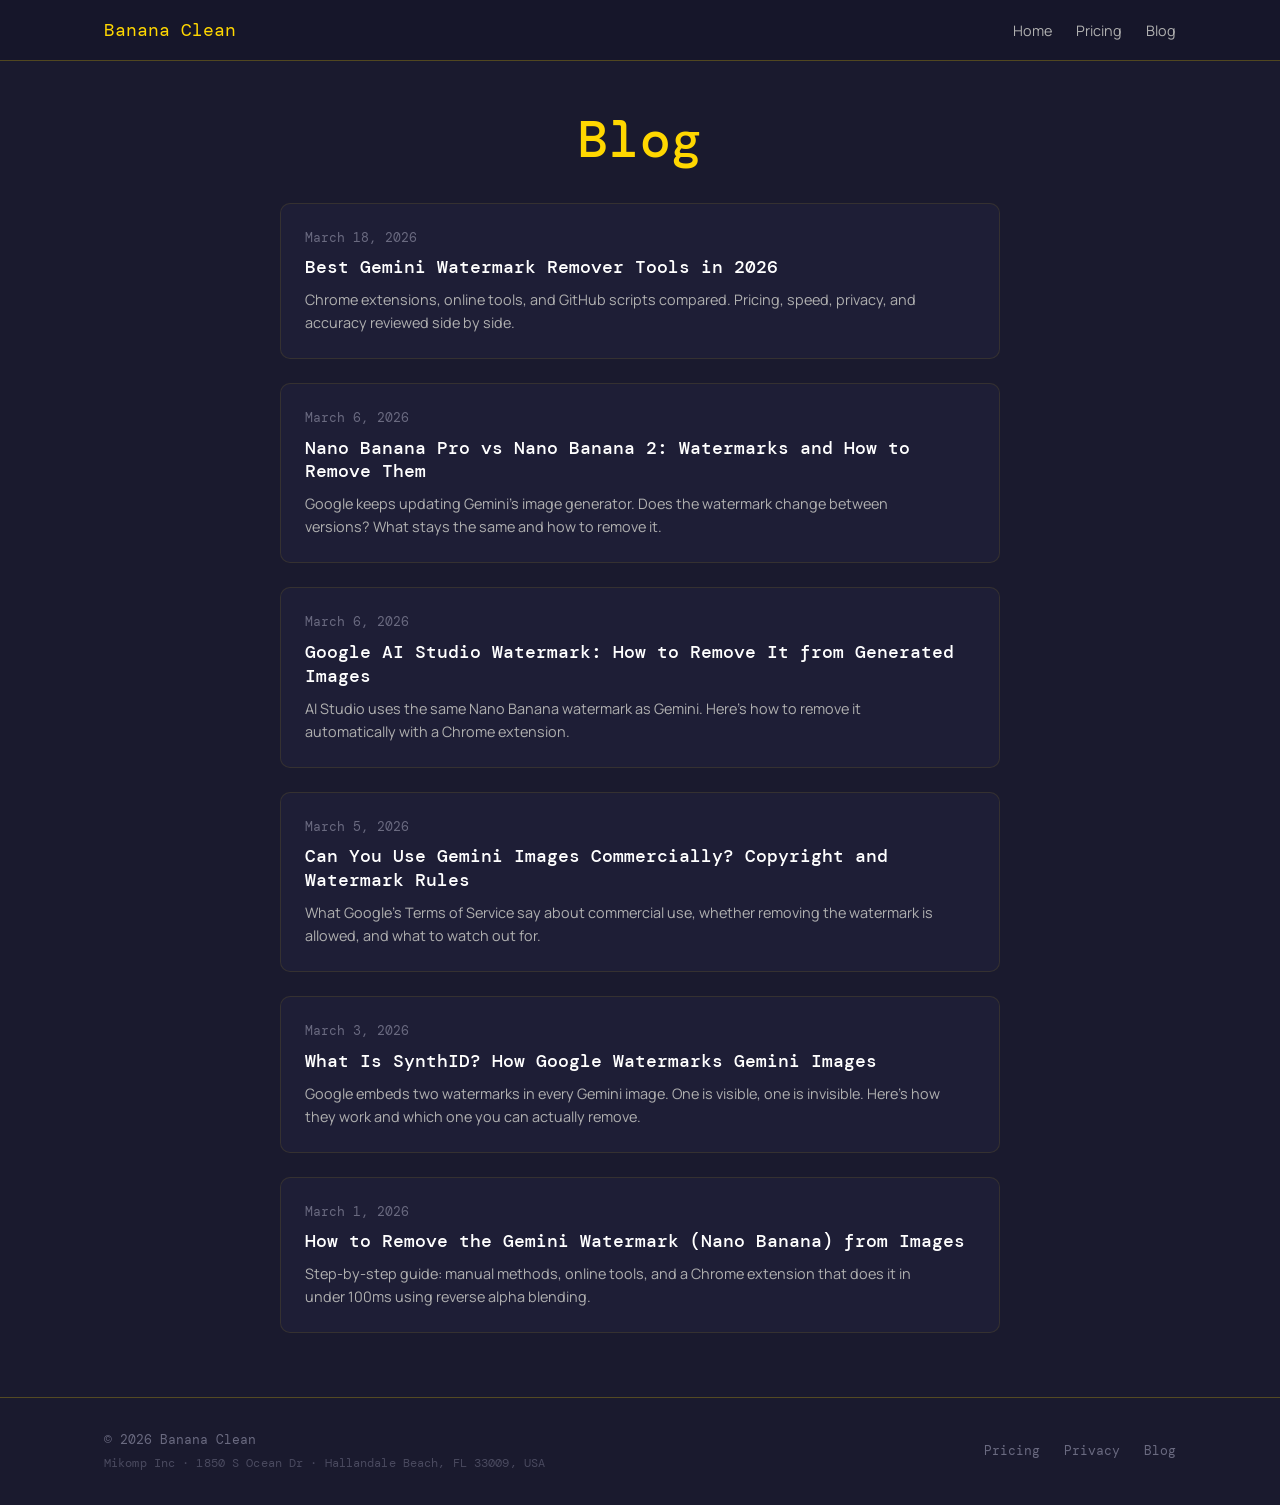
==== commit 4da5491b: "feat(legal): add Mikomp Inc company info in footer + privacy Добавлен юридический адрес компании (Mi" ====
--- a/blog/index.html
+++ b/blog/index.html
@@ -87,7 +87,7 @@
 
   <footer class="footer">
     <div class="container footer__inner">
-      <span class="footer__copy">&copy; 2026 Banana Clean</span>
+      <span class="footer__copy">&copy; 2026 Banana Clean<br><small class="footer__legal">Mikomp Inc &middot; 1850 S Ocean Dr &middot; Hallandale Beach, FL 33009, USA</small></span>
       <nav class="footer__links">
         <a href="/pricing">Pricing</a>
         <a href="/privacy">Privacy</a>
--- a/style.css
+++ b/style.css
@@ -782,6 +782,14 @@
   font-family: var(--font-heading);
 }
 
+.footer__legal {
+  display: inline-block;
+  margin-top: 4px;
+  font-size: 0.72rem;
+  opacity: 0.6;
+  letter-spacing: 0.01em;
+}
+
 
 /* ========================================
    АДАПТИВ
@@ -909,6 +917,24 @@
   text-align: center;
 }
 
+.pricing-social-proof {
+  display: flex;
+  align-items: center;
+  justify-content: center;
+  gap: 8px;
+  margin: 16px auto 0;
+  font-size: 0.9rem;
+  color: #a0a0a0;
+}
+.social-proof__item {
+  display: inline-flex;
+  align-items: center;
+  gap: 4px;
+}
+.social-proof__sep {
+  color: #555;
+}
+
 .pricing-cards {
   display: grid;
   grid-template-columns: 1fr 1fr;
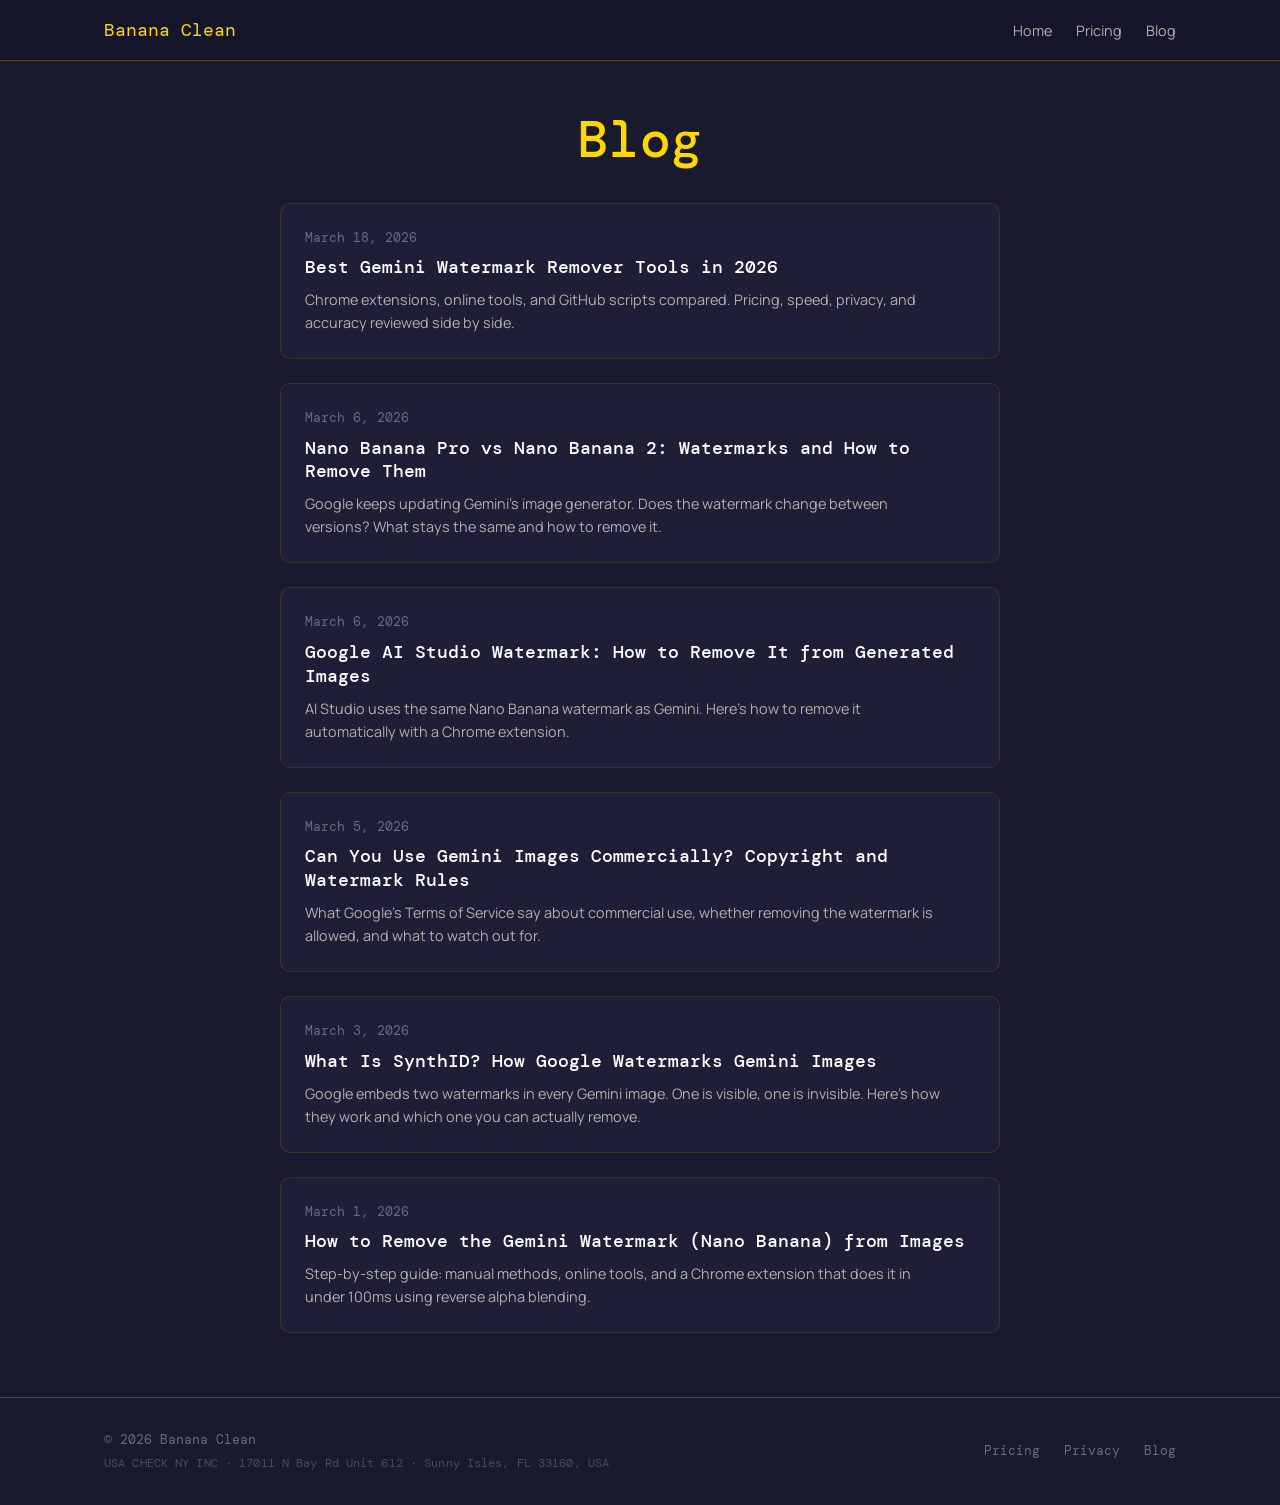
==== commit 8df4acf4: "Обновить юридические данные компании" ====
--- a/blog/index.html
+++ b/blog/index.html
@@ -87,7 +87,7 @@
 
   <footer class="footer">
     <div class="container footer__inner">
-      <span class="footer__copy">&copy; 2026 Banana Clean<br><small class="footer__legal">Mikomp Inc &middot; 1850 S Ocean Dr &middot; Hallandale Beach, FL 33009, USA</small></span>
+      <span class="footer__copy">&copy; 2026 Banana Clean<br><small class="footer__legal">USA CHECK NY INC &middot; 17011 N Bay Rd Unit 612 &middot; Sunny Isles, FL 33160, USA</small></span>
       <nav class="footer__links">
         <a href="/pricing">Pricing</a>
         <a href="/privacy">Privacy</a>
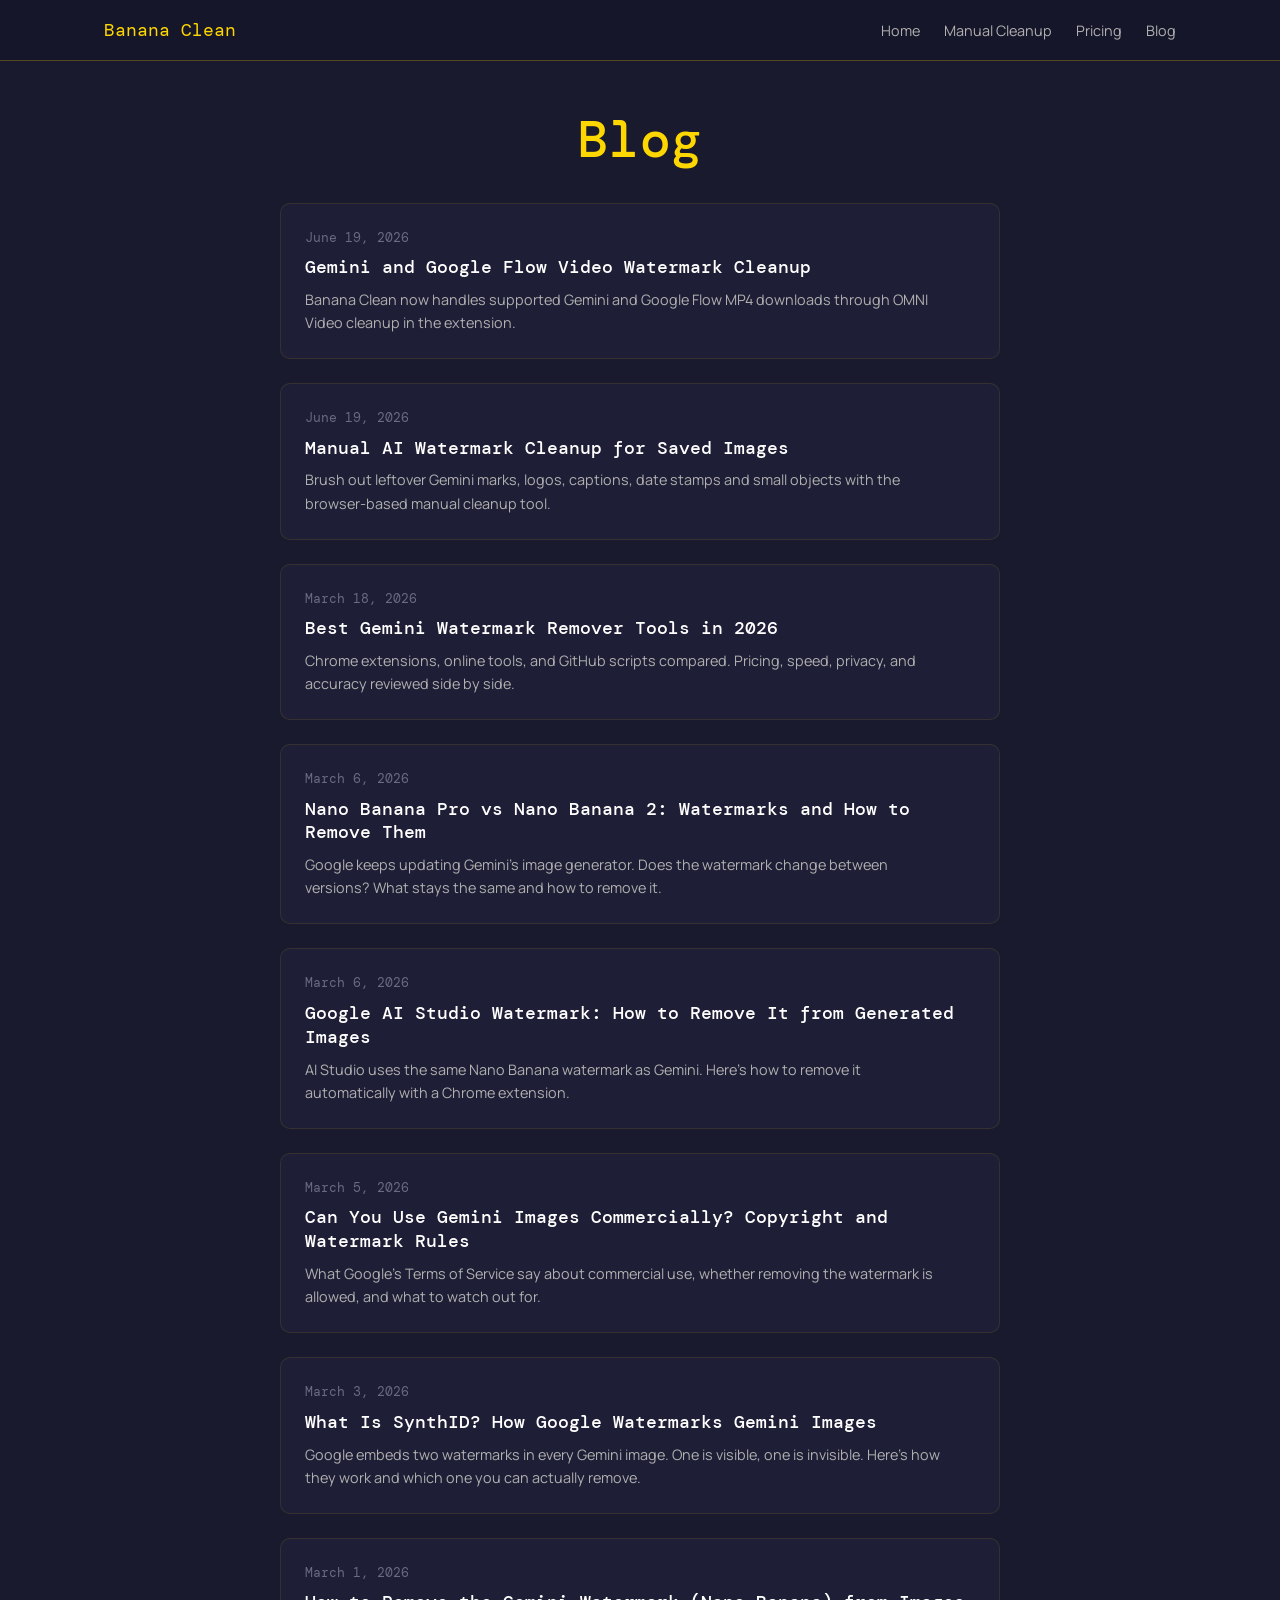
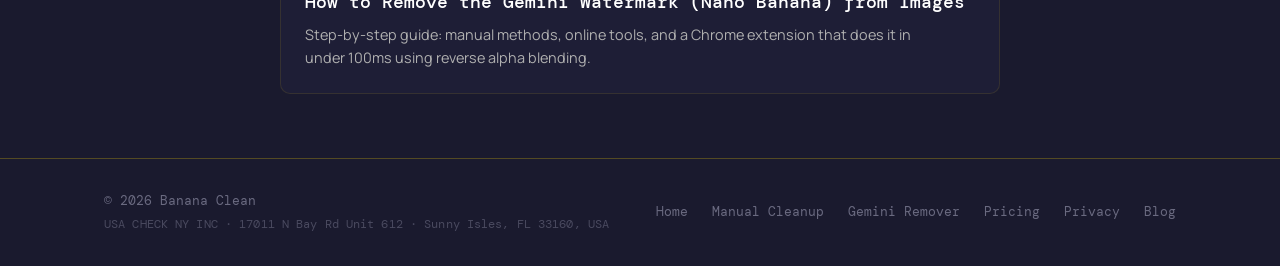
==== commit 3f690ab3: "feat: add SEO cleanup pages" ====
--- a/blog/index.html
+++ b/blog/index.html
@@ -41,6 +41,7 @@
       <a href="/" class="blog-nav__logo">Banana Clean</a>
       <div class="blog-nav__links">
         <a href="/">Home</a>
+        <a href="/manual-cleanup">Manual Cleanup</a>
         <a href="/pricing">Pricing</a>
         <a href="/blog">Blog</a>
       </div>
@@ -51,6 +52,16 @@
     <div class="container">
       <h1><span class="accent">Blog</span></h1>
       <div class="blog-index__grid">
+        <a href="/blog/gemini-flow-video-watermark-cleanup" class="blog-card">
+          <span class="blog-card__date">June 19, 2026</span>
+          <h2 class="blog-card__title">Gemini and Google Flow Video Watermark Cleanup</h2>
+          <p class="blog-card__desc">Banana Clean now handles supported Gemini and Google Flow MP4 downloads through OMNI Video cleanup in the extension.</p>
+        </a>
+        <a href="/blog/manual-ai-watermark-cleanup" class="blog-card">
+          <span class="blog-card__date">June 19, 2026</span>
+          <h2 class="blog-card__title">Manual AI Watermark Cleanup for Saved Images</h2>
+          <p class="blog-card__desc">Brush out leftover Gemini marks, logos, captions, date stamps and small objects with the browser-based manual cleanup tool.</p>
+        </a>
         <a href="/blog/best-gemini-watermark-remover-tools" class="blog-card">
           <span class="blog-card__date">March 18, 2026</span>
           <h2 class="blog-card__title">Best Gemini Watermark Remover Tools in 2026</h2>
@@ -89,6 +100,9 @@
     <div class="container footer__inner">
       <span class="footer__copy">&copy; 2026 Banana Clean<br><small class="footer__legal">USA CHECK NY INC &middot; 17011 N Bay Rd Unit 612 &middot; Sunny Isles, FL 33160, USA</small></span>
       <nav class="footer__links">
+        <a href="/">Home</a>
+        <a href="/manual-cleanup">Manual Cleanup</a>
+        <a href="/gemini-watermark-remover">Gemini Remover</a>
         <a href="/pricing">Pricing</a>
         <a href="/privacy">Privacy</a>
         <a href="/blog">Blog</a>
--- a/style.css
+++ b/style.css
@@ -328,6 +328,10 @@
   gap: 20px;
 }
 
+.materials__grid--four {
+  grid-template-columns: repeat(4, 1fr);
+}
+
 .material-card {
   display: block;
   padding: 24px;
@@ -669,6 +673,19 @@
 
 .page-list--ordered {
   list-style: decimal;
+}
+
+.page-card a:not(.btn-primary):not(.btn-secondary),
+.page-note a:not(.btn-primary):not(.btn-secondary),
+.faq__answer a:not(.btn-primary):not(.btn-secondary) {
+  color: var(--accent);
+  text-decoration: none;
+}
+
+.page-card a:not(.btn-primary):not(.btn-secondary):hover,
+.page-note a:not(.btn-primary):not(.btn-secondary):hover,
+.faq__answer a:not(.btn-primary):not(.btn-secondary):hover {
+  text-decoration: underline;
 }
 
 
@@ -813,6 +830,10 @@
   .page-grid {
     grid-template-columns: 1fr;
   }
+
+  .materials__grid--four {
+    grid-template-columns: 1fr 1fr;
+  }
 }
 
 @media (max-width: 700px) {
@@ -832,6 +853,10 @@
   }
 
   .steps__grid {
+    grid-template-columns: 1fr;
+  }
+
+  .materials__grid--four {
     grid-template-columns: 1fr;
   }
 
@@ -935,6 +960,62 @@
   color: #555;
 }
 
+.pricing-alert {
+  max-width: 740px;
+  margin: 28px auto 0;
+  padding: 20px 22px;
+  border: 1px solid rgba(255, 215, 0, 0.45);
+  border-radius: 8px;
+  background: rgba(255, 215, 0, 0.08);
+  display: flex;
+  align-items: center;
+  justify-content: space-between;
+  gap: 20px;
+  text-align: left;
+}
+
+.pricing-alert__content {
+  min-width: 0;
+}
+
+.pricing-alert__label,
+.pricing-stars-alt__label {
+  display: inline-block;
+  margin-bottom: 8px;
+  color: var(--accent);
+  font-family: var(--font-heading);
+  font-size: 0.72rem;
+  letter-spacing: 0.08em;
+  text-transform: uppercase;
+}
+
+.pricing-alert__title {
+  margin: 0 0 6px;
+  color: var(--text-primary);
+  font-family: var(--font-heading);
+  font-size: 1rem;
+}
+
+.pricing-alert p:last-child {
+  margin: 0;
+  color: var(--text-secondary);
+  font-size: 0.95rem;
+  line-height: 1.55;
+}
+
+.pricing-alert__button {
+  flex: 0 0 auto;
+  padding: 12px 18px;
+  border: 1px solid var(--accent);
+  border-radius: 8px;
+  color: var(--bg-primary);
+  background: var(--accent);
+  font-family: var(--font-heading);
+  font-size: 0.9rem;
+  text-decoration: none;
+  white-space: nowrap;
+}
+
 .pricing-cards {
   display: grid;
   grid-template-columns: 1fr 1fr;
@@ -948,6 +1029,17 @@
     grid-template-columns: 1fr;
     max-width: 400px;
   }
+
+  .pricing-alert {
+    align-items: stretch;
+    flex-direction: column;
+    max-width: 400px;
+  }
+
+  .pricing-alert__button {
+    text-align: center;
+    white-space: normal;
+  }
 }
 
 .pricing-card {
@@ -963,6 +1055,13 @@
   box-shadow: 0 0 24px rgba(255, 215, 0, 0.12);
 }
 
+.pricing-card--video {
+  grid-column: 1 / -1;
+  max-width: 520px;
+  width: 100%;
+  justify-self: center;
+}
+
 .pricing-card__label {
   font-family: var(--font-heading);
   font-size: 0.8rem;
@@ -994,8 +1093,162 @@
 
 .pricing-stars-alt {
   max-width: 740px;
+  margin: 24px auto 0;
+  text-align: center;
+}
+
+.pricing-stars-alt--primary {
+  padding: 24px;
+  border: 1px solid rgba(255, 215, 0, 0.3);
+  border-radius: 8px;
+  background: rgba(255, 255, 255, 0.03);
+}
+
+.pricing-stars-alt--crypto {
+  padding: 22px;
+  border: 1px solid rgba(255, 255, 255, 0.16);
+  border-radius: 8px;
+  background: rgba(10, 15, 34, 0.68);
+}
+
+.crypto-plan-switch {
+  display: grid;
+  grid-template-columns: repeat(3, 1fr);
+  gap: 10px;
+  max-width: 720px;
+  margin: 14px auto 0;
+}
+
+.crypto-plan-option {
+  min-height: 70px;
+  padding: 12px;
+  border: 1px solid rgba(255, 255, 255, 0.16);
+  border-radius: 8px;
+  background: rgba(255, 255, 255, 0.05);
+  color: var(--text-secondary);
+  cursor: pointer;
+  text-align: left;
+}
+
+.crypto-plan-option span,
+.crypto-plan-option strong {
+  display: block;
+}
+
+.crypto-plan-option span {
+  margin-bottom: 6px;
+  font-family: var(--font-heading);
+  font-size: 0.82rem;
+  text-transform: uppercase;
+}
+
+.crypto-plan-option strong {
+  color: var(--text-primary);
+  font-family: var(--font-heading);
+  font-size: 1rem;
+}
+
+.crypto-plan-option--active {
+  border-color: var(--accent);
+  background: rgba(255, 215, 0, 0.1);
+}
+
+.crypto-plan-option--active strong {
+  color: var(--accent);
+}
+
+.crypto-payment-box {
+  max-width: 520px;
+  margin: 14px auto 18px;
+  padding: 14px;
+  border: 1px solid rgba(255, 215, 0, 0.2);
+  border-radius: 8px;
+  background: rgba(255, 255, 255, 0.04);
+  text-align: left;
+}
+
+.crypto-payment-row {
+  display: flex;
+  align-items: center;
+  justify-content: space-between;
+  gap: 12px;
+  color: var(--text-secondary);
+  font-size: 0.86rem;
+}
+
+.crypto-payment-row strong {
+  color: var(--accent);
+  font-family: var(--font-heading);
+  font-size: 1rem;
+}
+
+.crypto-payment-note {
+  margin-top: 14px;
+  color: var(--text-muted);
+  font-size: 0.85rem;
+  line-height: 1.45;
+}
+
+@media (max-width: 520px) {
+  .crypto-plan-switch {
+    grid-template-columns: 1fr;
+  }
+}
+
+.crypto-checkout-form {
+  max-width: 520px;
   margin: 0 auto;
-  text-align: center;
+}
+
+.crypto-checkout-label {
+  display: block;
+  margin-bottom: 10px;
+  color: var(--text-secondary);
+  font-family: var(--font-heading);
+  font-size: 0.86rem;
+  text-align: left;
+}
+
+.crypto-checkout-input {
+  width: 100%;
+  min-height: 48px;
+  margin-bottom: 12px;
+  padding: 0 14px;
+  border: 1px solid rgba(255, 255, 255, 0.18);
+  border-radius: 8px;
+  background: rgba(255, 255, 255, 0.06);
+  color: var(--text-primary);
+  font: inherit;
+}
+
+.crypto-checkout-input:focus {
+  outline: none;
+  border-color: var(--accent);
+}
+
+.crypto-checkout-button {
+  width: 100%;
+  min-height: 56px;
+  padding: 0 22px;
+  white-space: normal;
+  overflow-wrap: anywhere;
+}
+
+.crypto-checkout-button:disabled {
+  cursor: wait;
+  opacity: 0.62;
+}
+
+.crypto-checkout-status {
+  min-height: 22px;
+  margin-top: 12px;
+  color: var(--text-muted);
+  font-size: 0.85rem;
+  line-height: 1.5;
+}
+
+.crypto-checkout-status[data-tone="error"] {
+  color: #ff8a80;
 }
 
 .pricing-card__price {
@@ -1036,6 +1289,12 @@
 
 .pricing-card__buy {
   width: 100%;
+}
+
+.pricing-stars-alt .pricing-card__buy {
+  max-width: 440px;
+  padding-left: 20px;
+  padding-right: 20px;
 }
 
 .pricing-card__status {
